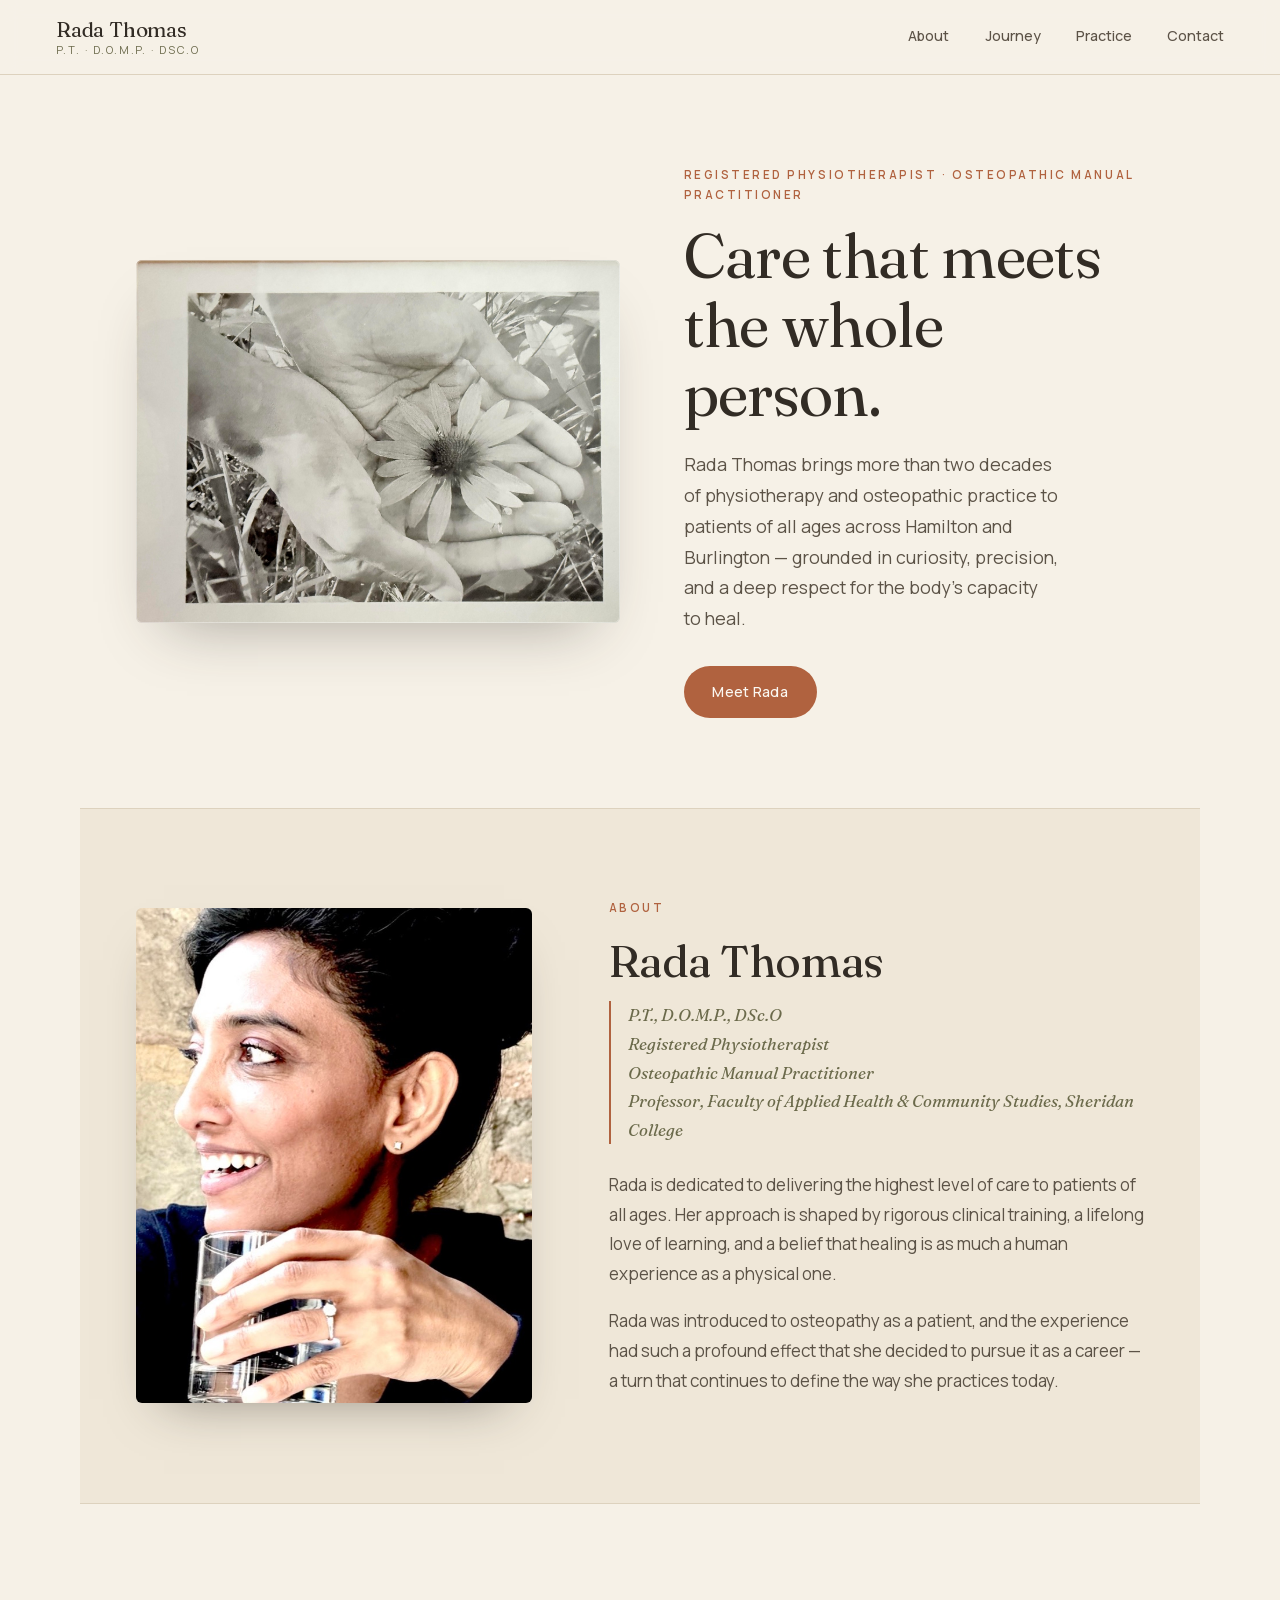
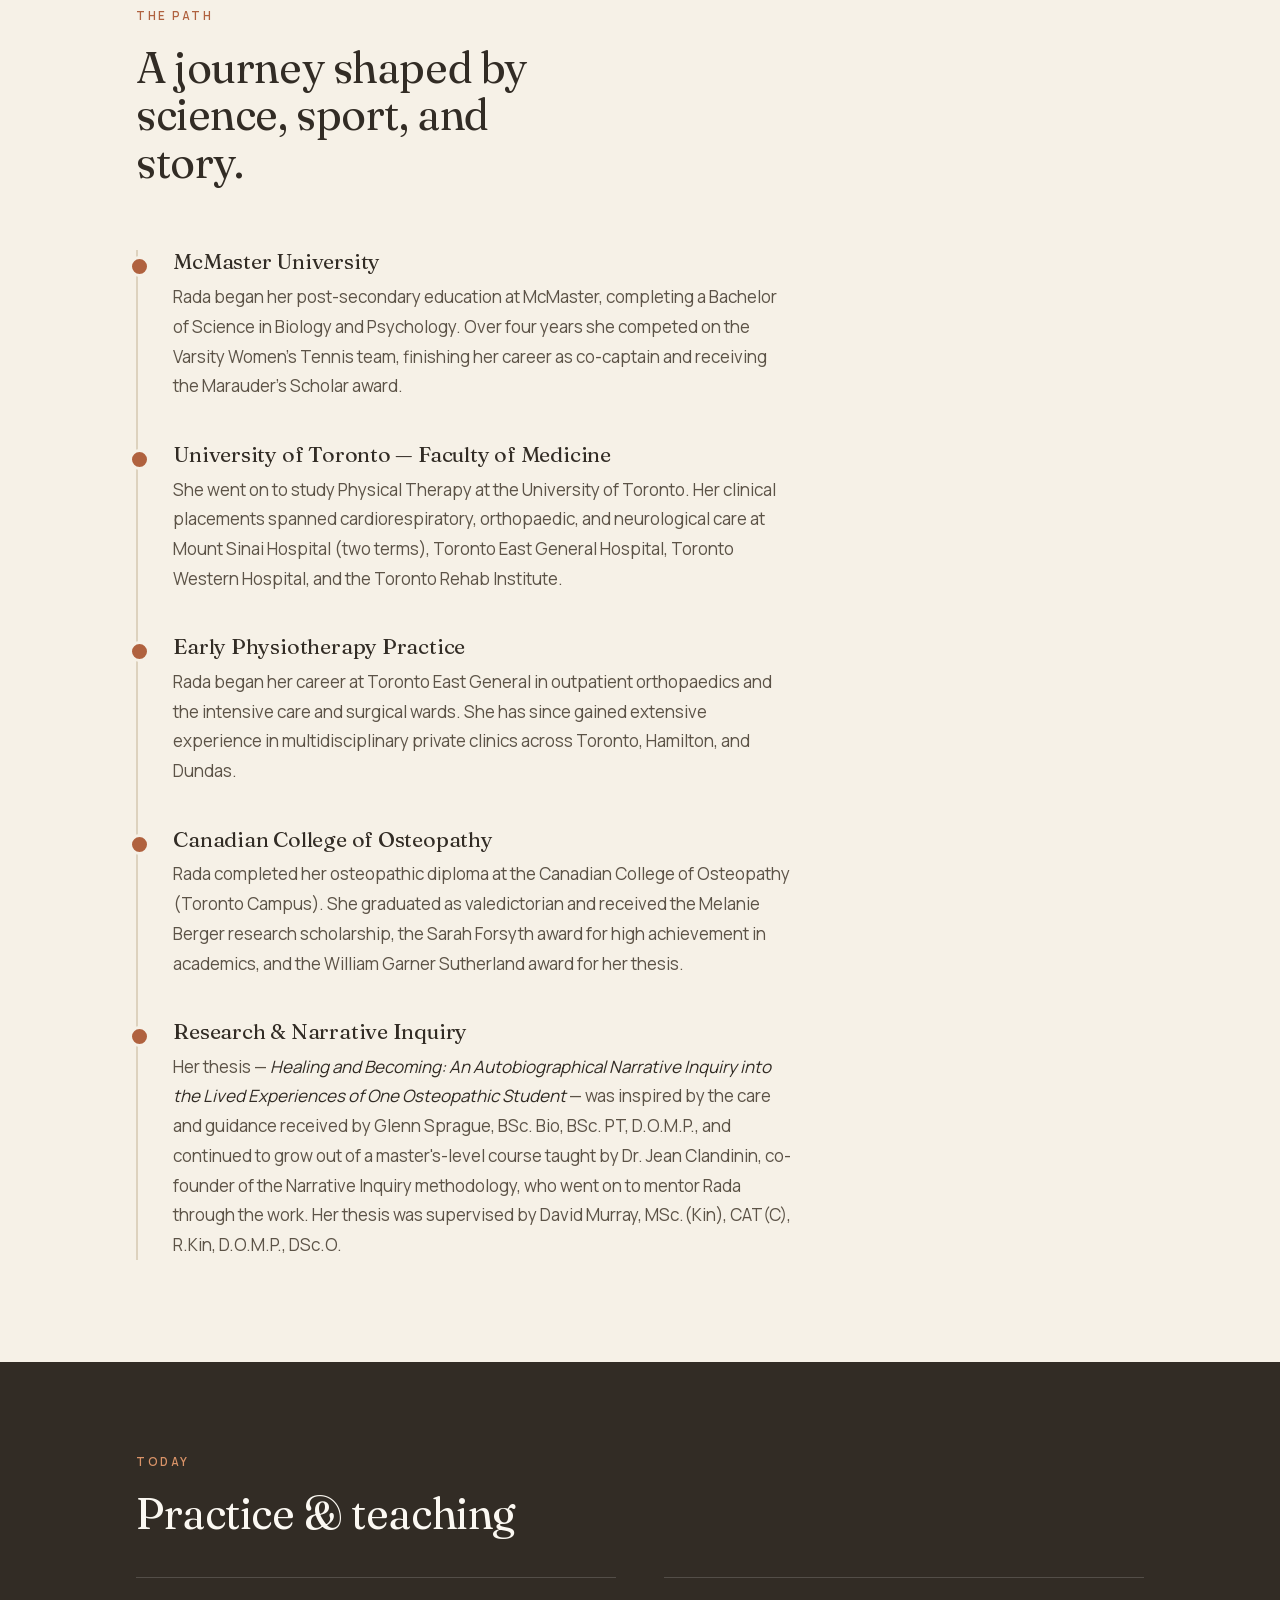
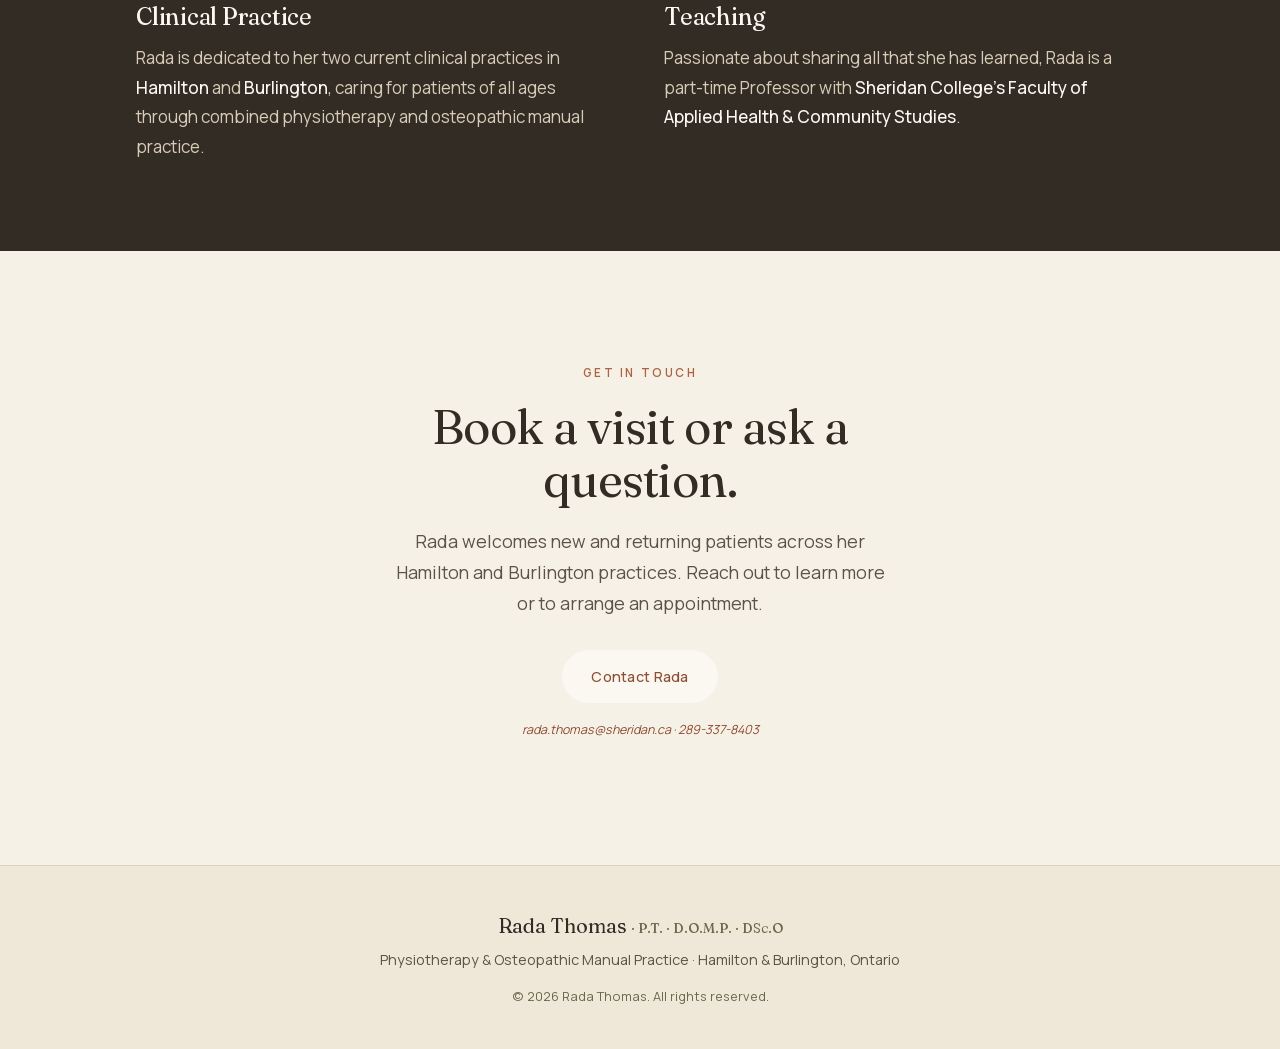
==== Rada Thomas.html @ a5b1773b "Build Rada Thomas one-page site Warm, editorial static site: hero, about, journey timeline, practice" ====
<!DOCTYPE html>
<html lang="en">
<head>
<meta charset="UTF-8">
<meta name="viewport" content="width=device-width, initial-scale=1.0">
<title>Rada Thomas — Physiotherapist & Osteopathic Manual Practitioner</title>
<meta name="description" content="Rada Thomas, P.T., D.O.M.P., DSc.O — Registered Physiotherapist and Osteopathic Manual Practitioner, Hamilton & Burlington, Ontario.">
<style>
@font-face {
  font-family: 'Fraunces';
  font-style: italic;
  font-weight: 400;
  font-display: swap;
  src: url([data-uri]) format("woff2");
  unicode-range: U+0000-00FF, U+0131, U+0152-0153, U+02BB-02BC, U+02C6, U+02DA, U+02DC, U+0304, U+0308, U+0329, U+2000-206F, U+20AC, U+2122, U+2191, U+2193, U+2212, U+2215, U+FEFF, U+FFFD;
}
@font-face {
  font-family: 'Fraunces';
  font-style: normal;
  font-weight: 400;
  font-display: swap;
  src: url([data-uri]) format("woff2");
  unicode-range: U+0000-00FF, U+0131, U+0152-0153, U+02BB-02BC, U+02C6, U+02DA, U+02DC, U+0304, U+0308, U+0329, U+2000-206F, U+20AC, U+2122, U+2191, U+2193, U+2212, U+2215, U+FEFF, U+FFFD;
}
@font-face {
  font-family: 'Fraunces';
  font-style: normal;
  font-weight: 500;
  font-display: swap;
  src: url([data-uri]) format("woff2");
  unicode-range: U+0000-00FF, U+0131, U+0152-0153, U+02BB-02BC, U+02C6, U+02DA, U+02DC, U+0304, U+0308, U+0329, U+2000-206F, U+20AC, U+2122, U+2191, U+2193, U+2212, U+2215, U+FEFF, U+FFFD;
}
@font-face {
  font-family: 'Fraunces';
  font-style: normal;
  font-weight: 600;
  font-display: swap;
  src: url([data-uri]) format("woff2");
  unicode-range: U+0000-00FF, U+0131, U+0152-0153, U+02BB-02BC, U+02C6, U+02DA, U+02DC, U+0304, U+0308, U+0329, U+2000-206F, U+20AC, U+2122, U+2191, U+2193, U+2212, U+2215, U+FEFF, U+FFFD;
}
@font-face {
  font-family: 'Manrope';
  font-style: normal;
  font-weight: 300;
  font-display: swap;
  src: url([data-uri]) format("woff2");
  unicode-range: U+0000-00FF, U+0131, U+0152-0153, U+02BB-02BC, U+02C6, U+02DA, U+02DC, U+0304, U+0308, U+0329, U+2000-206F, U+20AC, U+2122, U+2191, U+2193, U+2212, U+2215, U+FEFF, U+FFFD;
}
@font-face {
  font-family: 'Manrope';
  font-style: normal;
  font-weight: 400;
  font-display: swap;
  src: url([data-uri]) format("woff2");
  unicode-range: U+0000-00FF, U+0131, U+0152-0153, U+02BB-02BC, U+02C6, U+02DA, U+02DC, U+0304, U+0308, U+0329, U+2000-206F, U+20AC, U+2122, U+2191, U+2193, U+2212, U+2215, U+FEFF, U+FFFD;
}
@font-face {
  font-family: 'Manrope';
  font-style: normal;
  font-weight: 500;
  font-display: swap;
  src: url([data-uri]) format("woff2");
  unicode-range: U+0000-00FF, U+0131, U+0152-0153, U+02BB-02BC, U+02C6, U+02DA, U+02DC, U+0304, U+0308, U+0329, U+2000-206F, U+20AC, U+2122, U+2191, U+2193, U+2212, U+2215, U+FEFF, U+FFFD;
}
@font-face {
  font-family: 'Manrope';
  font-style: normal;
  font-weight: 600;
  font-display: swap;
  src: url([data-uri]) format("woff2");
  unicode-range: U+0000-00FF, U+0131, U+0152-0153, U+02BB-02BC, U+02C6, U+02DA, U+02DC, U+0304, U+0308, U+0329, U+2000-206F, U+20AC, U+2122, U+2191, U+2193, U+2212, U+2215, U+FEFF, U+FFFD;
}

/* ---------------------------------------------------------
   Rada Thomas — warm & organic, editorial
   --------------------------------------------------------- */

:root {
  /* Warm, earthy palette */
  --bone:      #f6f1e7;   /* page background */
  --bone-deep: #efe7d8;   /* section tint */
  --clay:      #b0623f;   /* primary accent (terracotta) */
  --clay-deep: #8f4c2f;
  --olive:     #6b6a4b;   /* secondary / sage-olive */
  --ink:       #322c25;   /* primary text (warm near-black) */
  --ink-soft:  #5c5347;   /* body text */
  --line:      #ddd2be;   /* hairlines */
  --cream:     #fbf8f2;

  --serif: "Fraunces", Georgia, "Times New Roman", serif;
  --sans:  "Manrope", -apple-system, BlinkMacSystemFont, "Segoe UI", sans-serif;

  --wrap: 1120px;
}

* { box-sizing: border-box; }

html { scroll-behavior: smooth; }

body {
  margin: 0;
  background: var(--bone);
  color: var(--ink-soft);
  font-family: var(--sans);
  font-weight: 400;
  font-size: 1.0625rem;
  line-height: 1.75;
  -webkit-font-smoothing: antialiased;
  text-rendering: optimizeLegibility;
}

img { display: block; max-width: 100%; height: auto; }

h1, h2, h3 {
  font-family: var(--serif);
  color: var(--ink);
  font-weight: 400;
  line-height: 1.1;
  letter-spacing: -0.01em;
  margin: 0;
}

a { color: var(--clay-deep); text-decoration: none; }

.section-label,
.eyebrow {
  font-family: var(--sans);
  text-transform: uppercase;
  letter-spacing: 0.22em;
  font-size: 0.72rem;
  font-weight: 600;
  color: var(--clay);
  margin: 0 0 1.1rem;
}

/* ---------- Buttons ---------- */
.btn {
  display: inline-block;
  font-family: var(--sans);
  font-weight: 500;
  font-size: 0.9rem;
  letter-spacing: 0.02em;
  color: var(--cream);
  background: var(--clay);
  padding: 0.85rem 1.8rem;
  border-radius: 999px;
  transition: background 0.25s ease, transform 0.25s ease;
}
.btn:hover { background: var(--clay-deep); transform: translateY(-2px); }
.btn-light {
  background: var(--cream);
  color: var(--clay-deep);
}
.btn-light:hover { background: #fff; }

/* ---------- Header ---------- */
.site-header {
  position: sticky;
  top: 0;
  z-index: 20;
  display: flex;
  align-items: center;
  justify-content: space-between;
  padding: 1.1rem clamp(1.25rem, 5vw, 3.5rem);
  background: color-mix(in srgb, var(--bone) 88%, transparent);
  backdrop-filter: blur(10px);
  border-bottom: 1px solid var(--line);
}
.brand { display: flex; flex-direction: column; line-height: 1.15; }
.brand-name {
  font-family: var(--serif);
  font-size: 1.3rem;
  color: var(--ink);
  letter-spacing: -0.01em;
}
.brand-creds {
  font-size: 0.68rem;
  letter-spacing: 0.18em;
  text-transform: uppercase;
  color: var(--olive);
  margin-top: 0.15rem;
}
.site-nav { display: flex; gap: clamp(1rem, 3vw, 2.2rem); }
.site-nav a {
  font-size: 0.9rem;
  font-weight: 500;
  color: var(--ink-soft);
  position: relative;
  padding-bottom: 2px;
}
.site-nav a::after {
  content: "";
  position: absolute; left: 0; bottom: 0;
  width: 0; height: 1.5px;
  background: var(--clay);
  transition: width 0.25s ease;
}
.site-nav a:hover { color: var(--ink); }
.site-nav a:hover::after { width: 100%; }

/* ---------- Hero ---------- */
.hero {
  display: grid;
  grid-template-columns: 1.05fr 1fr;
  gap: clamp(2rem, 5vw, 4.5rem);
  align-items: center;
  max-width: var(--wrap);
  margin: 0 auto;
  padding: clamp(3rem, 7vw, 6rem) clamp(1.25rem, 5vw, 3.5rem) clamp(3.5rem, 7vw, 6.5rem);
}
.hero-media {
  position: relative;
  border-radius: 6px;
  overflow: hidden;
  box-shadow: 0 30px 60px -30px rgba(50, 44, 37, 0.4);
}
.hero-media::after {
  content: "";
  position: absolute; inset: 0;
  border: 1px solid rgba(255,255,255,0.35);
  border-radius: 6px;
  pointer-events: none;
}
.hero-media img { width: 100%; object-fit: cover; }
.hero-copy h1 {
  font-size: clamp(2.4rem, 5.2vw, 3.9rem);
  margin: 0.4rem 0 1.3rem;
}
.hero-copy .lede {
  font-size: 1.1rem;
  color: var(--ink-soft);
  max-width: 34ch;
  margin: 0 0 2rem;
}

/* ---------- About ---------- */
.about {
  background: var(--bone-deep);
  border-top: 1px solid var(--line);
  border-bottom: 1px solid var(--line);
}
.about {
  display: grid;
  grid-template-columns: 0.85fr 1.15fr;
  gap: clamp(2rem, 6vw, 5rem);
  align-items: center;
  max-width: var(--wrap);
  margin: 0 auto;
  padding: clamp(3.5rem, 7vw, 6rem) clamp(1.25rem, 5vw, 3.5rem);
}
.about-portrait {
  border-radius: 6px;
  overflow: hidden;
  box-shadow: 0 24px 50px -28px rgba(50, 44, 37, 0.5);
}
.about-portrait img { width: 100%; object-fit: cover; aspect-ratio: 4 / 5; }
.about-text h2 { font-size: clamp(2rem, 4vw, 2.8rem); margin-bottom: 1rem; }
.about-text .credentials {
  font-family: var(--serif);
  font-style: italic;
  color: var(--olive);
  font-size: 1.05rem;
  line-height: 1.7;
  margin: 0 0 1.6rem;
  padding-left: 1.1rem;
  border-left: 2px solid var(--clay);
}
.about-text p { margin: 0 0 1.1rem; }

/* ---------- Journey / Timeline ---------- */
.journey {
  max-width: var(--wrap);
  margin: 0 auto;
  padding: clamp(3.5rem, 8vw, 6.5rem) clamp(1.25rem, 5vw, 3.5rem);
}
.journey-intro { max-width: 40ch; margin-bottom: clamp(2.5rem, 5vw, 4rem); }
.journey-intro h2 { font-size: clamp(1.9rem, 4vw, 2.7rem); }

.timeline {
  list-style: none;
  margin: 0;
  padding: 0;
  border-left: 2px solid var(--line);
}
.timeline li {
  position: relative;
  padding: 0 0 2.6rem 2.2rem;
}
.timeline li:last-child { padding-bottom: 0; }
.timeline li::before {
  content: "";
  position: absolute;
  left: -9px; top: 6px;
  width: 15px; height: 15px;
  border-radius: 50%;
  background: var(--clay);
  border: 3px solid var(--bone);
}
.timeline h3 {
  font-size: 1.35rem;
  color: var(--ink);
  margin-bottom: 0.5rem;
}
.timeline p { margin: 0; max-width: 62ch; }
.timeline em { color: var(--ink); }

/* ---------- Practice ---------- */
.practice {
  background: var(--ink);
  color: #e8ddca;
}
.practice-inner {
  max-width: var(--wrap);
  margin: 0 auto;
  padding: clamp(3.5rem, 7vw, 6rem) clamp(1.25rem, 5vw, 3.5rem);
}
.practice .section-label { color: #d99368; }
.practice h2 {
  color: var(--cream);
  font-size: clamp(1.9rem, 4vw, 2.7rem);
  margin-bottom: 2.5rem;
}
.practice-grid {
  display: grid;
  grid-template-columns: 1fr 1fr;
  gap: clamp(1.5rem, 4vw, 3rem);
}
.practice-card {
  border-top: 1px solid rgba(255,255,255,0.16);
  padding-top: 1.6rem;
}
.practice-card h3 {
  color: var(--cream);
  font-size: 1.5rem;
  margin-bottom: 0.8rem;
}
.practice-card p { color: #d8ccb6; margin: 0; }
.practice-card strong { color: var(--cream); font-weight: 500; }

/* ---------- Contact ---------- */
.contact {
  max-width: 720px;
  margin: 0 auto;
  text-align: center;
  padding: clamp(4rem, 9vw, 7rem) clamp(1.25rem, 5vw, 3.5rem);
}
.contact h2 { font-size: clamp(2rem, 4.5vw, 3rem); margin-bottom: 1.2rem; }
.contact-lede {
  font-size: 1.1rem;
  max-width: 46ch;
  margin: 0 auto 2rem;
}
.contact-note {
  font-size: 0.78rem;
  color: var(--olive);
  margin-top: 1rem;
  font-style: italic;
}

/* ---------- Footer ---------- */
.site-footer {
  background: var(--bone-deep);
  border-top: 1px solid var(--line);
  text-align: center;
  padding: 2.6rem 1.25rem;
}
.footer-name {
  font-family: var(--serif);
  font-size: 1.25rem;
  color: var(--ink);
  margin: 0 0 0.3rem;
}
.footer-name span { color: var(--olive); font-size: 0.85rem; }
.footer-meta { margin: 0 0 0.8rem; font-size: 0.9rem; color: var(--ink-soft); }
.footer-copy { margin: 0; font-size: 0.8rem; color: var(--olive); }

/* ---------- Responsive ---------- */
@media (max-width: 860px) {
  .hero { grid-template-columns: 1fr; }
  .hero-copy { order: 2; }
  .hero-media { order: 1; max-height: 60vh; }
  .about { grid-template-columns: 1fr; }
  .about-portrait { max-width: 360px; }
  .practice-grid { grid-template-columns: 1fr; }
}
@media (max-width: 560px) {
  .site-nav { gap: 1rem; }
  .site-header { padding: 0.9rem 1.25rem; }
  body { font-size: 1rem; }
}

</style>
</head>
<body>


  <header class="site-header">
    <a href="#top" class="brand">
      <span class="brand-name">Rada Thomas</span>
      <span class="brand-creds">P.T. · D.O.M.P. · DSc.O</span>
    </a>
    <nav class="site-nav">
      <a href="#about">About</a>
      <a href="#journey">Journey</a>
      <a href="#practice">Practice</a>
      <a href="#contact">Contact</a>
    </nav>
  </header>

  <main id="top">

    <!-- HERO -->
    <section class="hero">
      <div class="hero-media">
        <img src="[data-uri]" alt="Two open hands cradling a wildflower in the grass" />
      </div>
      <div class="hero-copy">
        <p class="eyebrow">Registered Physiotherapist · Osteopathic Manual Practitioner</p>
        <h1>Care that meets<br />the whole person.</h1>
        <p class="lede">
          Rada Thomas brings more than two decades of physiotherapy and osteopathic
          practice to patients of all ages across Hamilton and Burlington — grounded in
          curiosity, precision, and a deep respect for the body's capacity to heal.
        </p>
        <a class="btn" href="#about">Meet Rada</a>
      </div>
    </section>

    <!-- ABOUT -->
    <section id="about" class="about">
      <div class="about-portrait">
        <img src="[data-uri]" alt="Portrait of Rada Thomas" />
      </div>
      <div class="about-text">
        <p class="section-label">About</p>
        <h2>Rada Thomas</h2>
        <p class="credentials">
          P.T., D.O.M.P., DSc.O<br />
          Registered Physiotherapist<br />
          Osteopathic Manual Practitioner<br />
          Professor, Faculty of Applied Health &amp; Community Studies, Sheridan College
        </p>
        <p>
          Rada is dedicated to delivering the highest level of care to patients of all ages.
          Her approach is shaped by rigorous clinical training, a lifelong love of learning,
          and a belief that healing is as much a human experience as a physical one.
        </p>
        <p>
          Rada was introduced to osteopathy as a patient, and the experience had such a
          profound effect that she decided to pursue it as a career — a turn that continues
          to define the way she practices today.
        </p>
      </div>
    </section>

    <!-- JOURNEY / TIMELINE -->
    <section id="journey" class="journey">
      <div class="journey-intro">
        <p class="section-label">The Path</p>
        <h2>A journey shaped by science, sport, and story.</h2>
      </div>

      <ol class="timeline">
        <li>
          <h3>McMaster University</h3>
          <p>
            Rada began her post-secondary education at McMaster, completing a Bachelor of
            Science in Biology and Psychology. Over four years she competed on the Varsity
            Women's Tennis team, finishing her career as co-captain and receiving the
            Marauder's Scholar award.
          </p>
        </li>
        <li>
          <h3>University of Toronto — Faculty of Medicine</h3>
          <p>
            She went on to study Physical Therapy at the University of Toronto. Her clinical
            placements spanned cardiorespiratory, orthopaedic, and neurological care at
            Mount Sinai Hospital (two terms), Toronto East General Hospital, Toronto Western
            Hospital, and the Toronto Rehab Institute.
          </p>
        </li>
        <li>
          <h3>Early Physiotherapy Practice</h3>
          <p>
            Rada began her career at Toronto East General in outpatient orthopaedics and the
            intensive care and surgical wards. She has since gained extensive experience in
            multidisciplinary private clinics across Toronto, Hamilton, and Dundas.
          </p>
        </li>
        <li>
          <h3>Canadian College of Osteopathy</h3>
          <p>
            Rada completed her osteopathic diploma at the Canadian College of Osteopathy
            (Toronto Campus). She graduated as valedictorian and received the Melanie Berger
            research scholarship, the Sarah Forsyth award for high achievement in academics,
            and the William Garner Sutherland award for her thesis.
          </p>
        </li>
        <li>
          <h3>Research &amp; Narrative Inquiry</h3>
          <p>
            Her thesis — <em>Healing and Becoming: An Autobiographical Narrative Inquiry into
            the Lived Experiences of One Osteopathic Student</em> — was inspired by the care and
            guidance received by Glenn Sprague, BSc. Bio, BSc. PT, D.O.M.P., and continued to grow
            out of a master's-level course taught by Dr. Jean Clandinin, co-founder of the Narrative Inquiry
            methodology, who went on to mentor Rada through the work. Her thesis was
            supervised by David Murray, MSc.(Kin), CAT(C), R.Kin, D.O.M.P., DSc.O.
          </p>
        </li>
      </ol>
    </section>

    <!-- PRACTICE -->
    <section id="practice" class="practice">
      <div class="practice-inner">
        <p class="section-label">Today</p>
        <h2>Practice &amp; teaching</h2>
        <div class="practice-grid">
          <div class="practice-card">
            <h3>Clinical Practice</h3>
            <p>
              Rada is dedicated to her two current clinical practices in
              <strong>Hamilton</strong> and <strong>Burlington</strong>, caring for patients
              of all ages through combined physiotherapy and osteopathic manual practice.
            </p>
          </div>
          <div class="practice-card">
            <h3>Teaching</h3>
            <p>
              Passionate about sharing all that she has learned, Rada is a part-time
              Professor with <strong>Sheridan College's Faculty of Applied Health &amp;
              Community Studies</strong>.
            </p>
          </div>
        </div>
      </div>
    </section>

    <!-- CONTACT -->
    <section id="contact" class="contact">
      <p class="section-label">Get in touch</p>
      <h2>Book a visit or ask a question.</h2>
      <p class="contact-lede">
        Rada welcomes new and returning patients across her Hamilton and Burlington
        practices. Reach out to learn more or to arrange an appointment.
      </p>
      <a class="btn btn-light" href="mailto:rada.thomas@sheridan.ca">Contact Rada</a>
      <p class="contact-note"><a href="mailto:rada.thomas@sheridan.ca">rada.thomas@sheridan.ca</a> &middot; <a href="tel:+12893378403">289-337-8403</a></p>
    </section>

  </main>

  <footer class="site-footer">
    <p class="footer-name">Rada Thomas <span>· P.T. · D.O.M.P. · DSc.O</span></p>
    <p class="footer-meta">Physiotherapy &amp; Osteopathic Manual Practice · Hamilton &amp; Burlington, Ontario</p>
    <p class="footer-copy">© <span id="year"></span> Rada Thomas. All rights reserved.</p>
  </footer>

  <script>
    document.getElementById('year').textContent = new Date().getFullYear();
  </script>

</body>
</html>
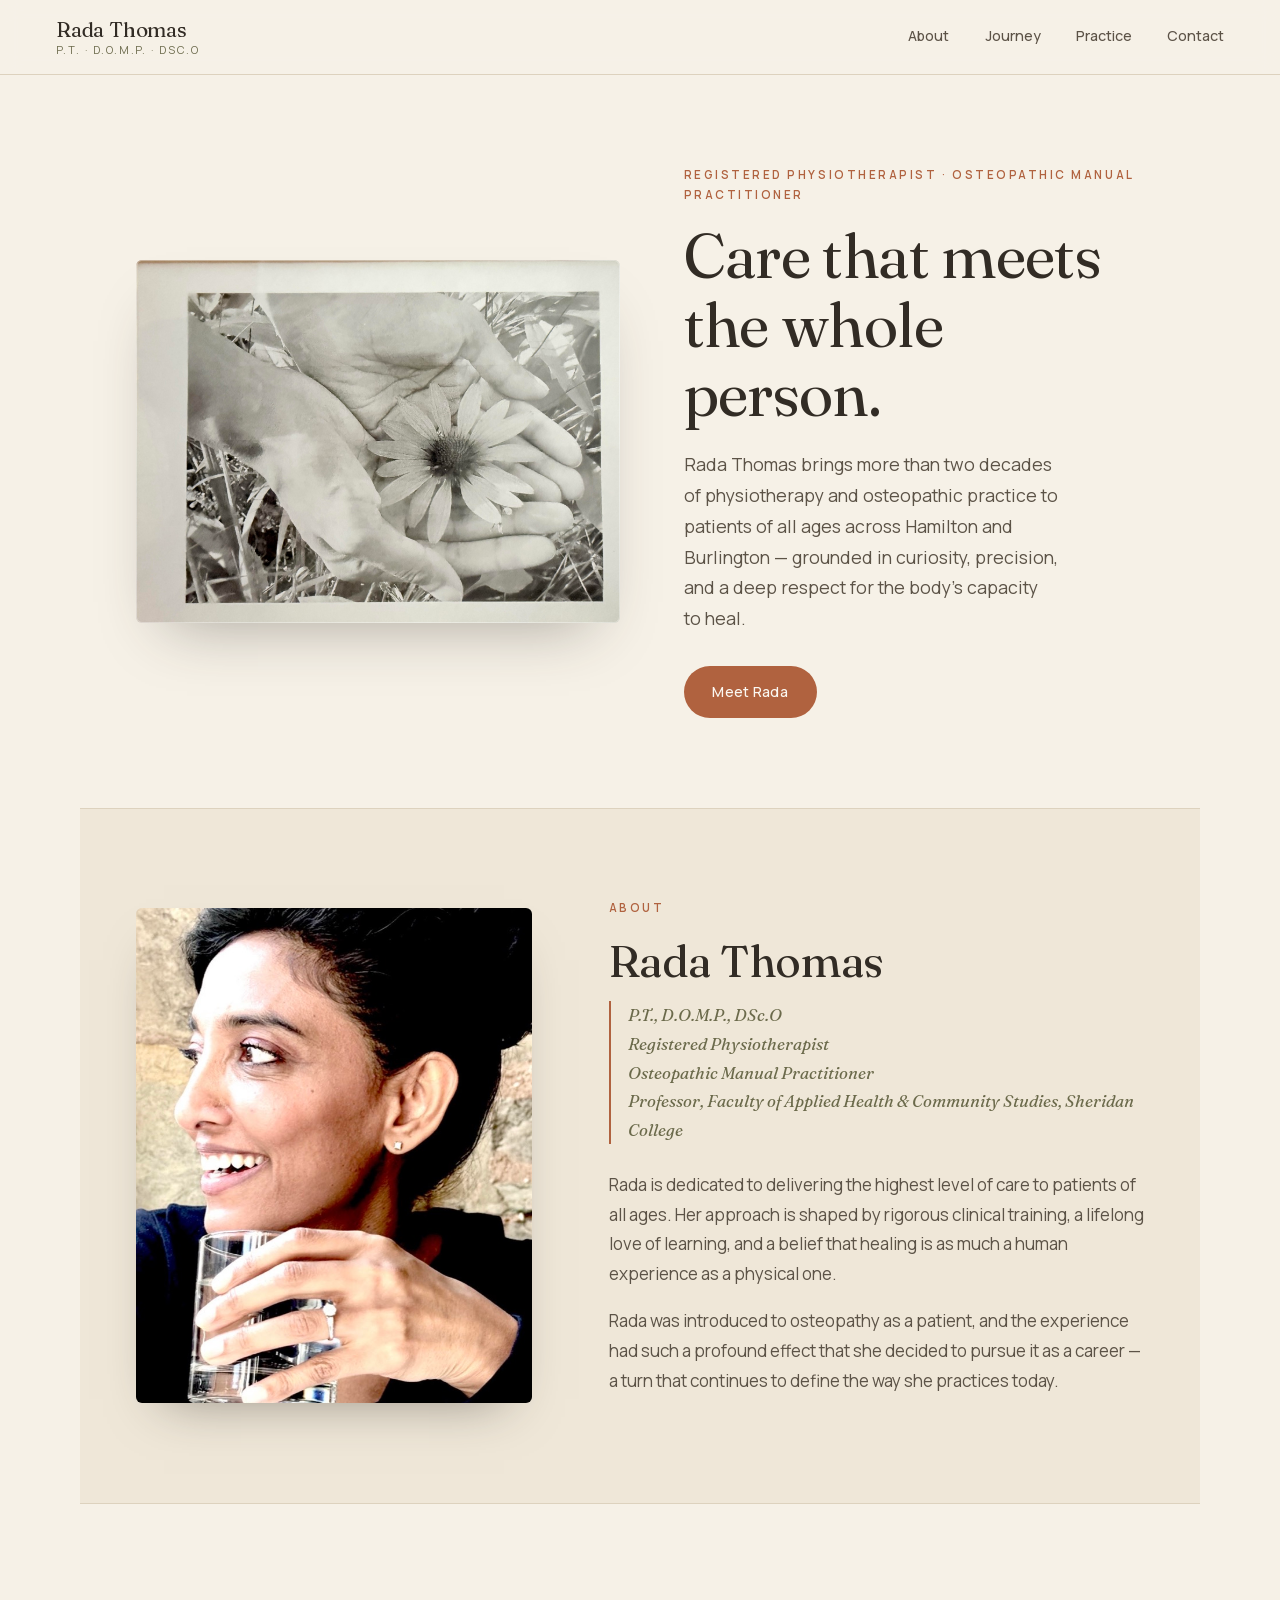
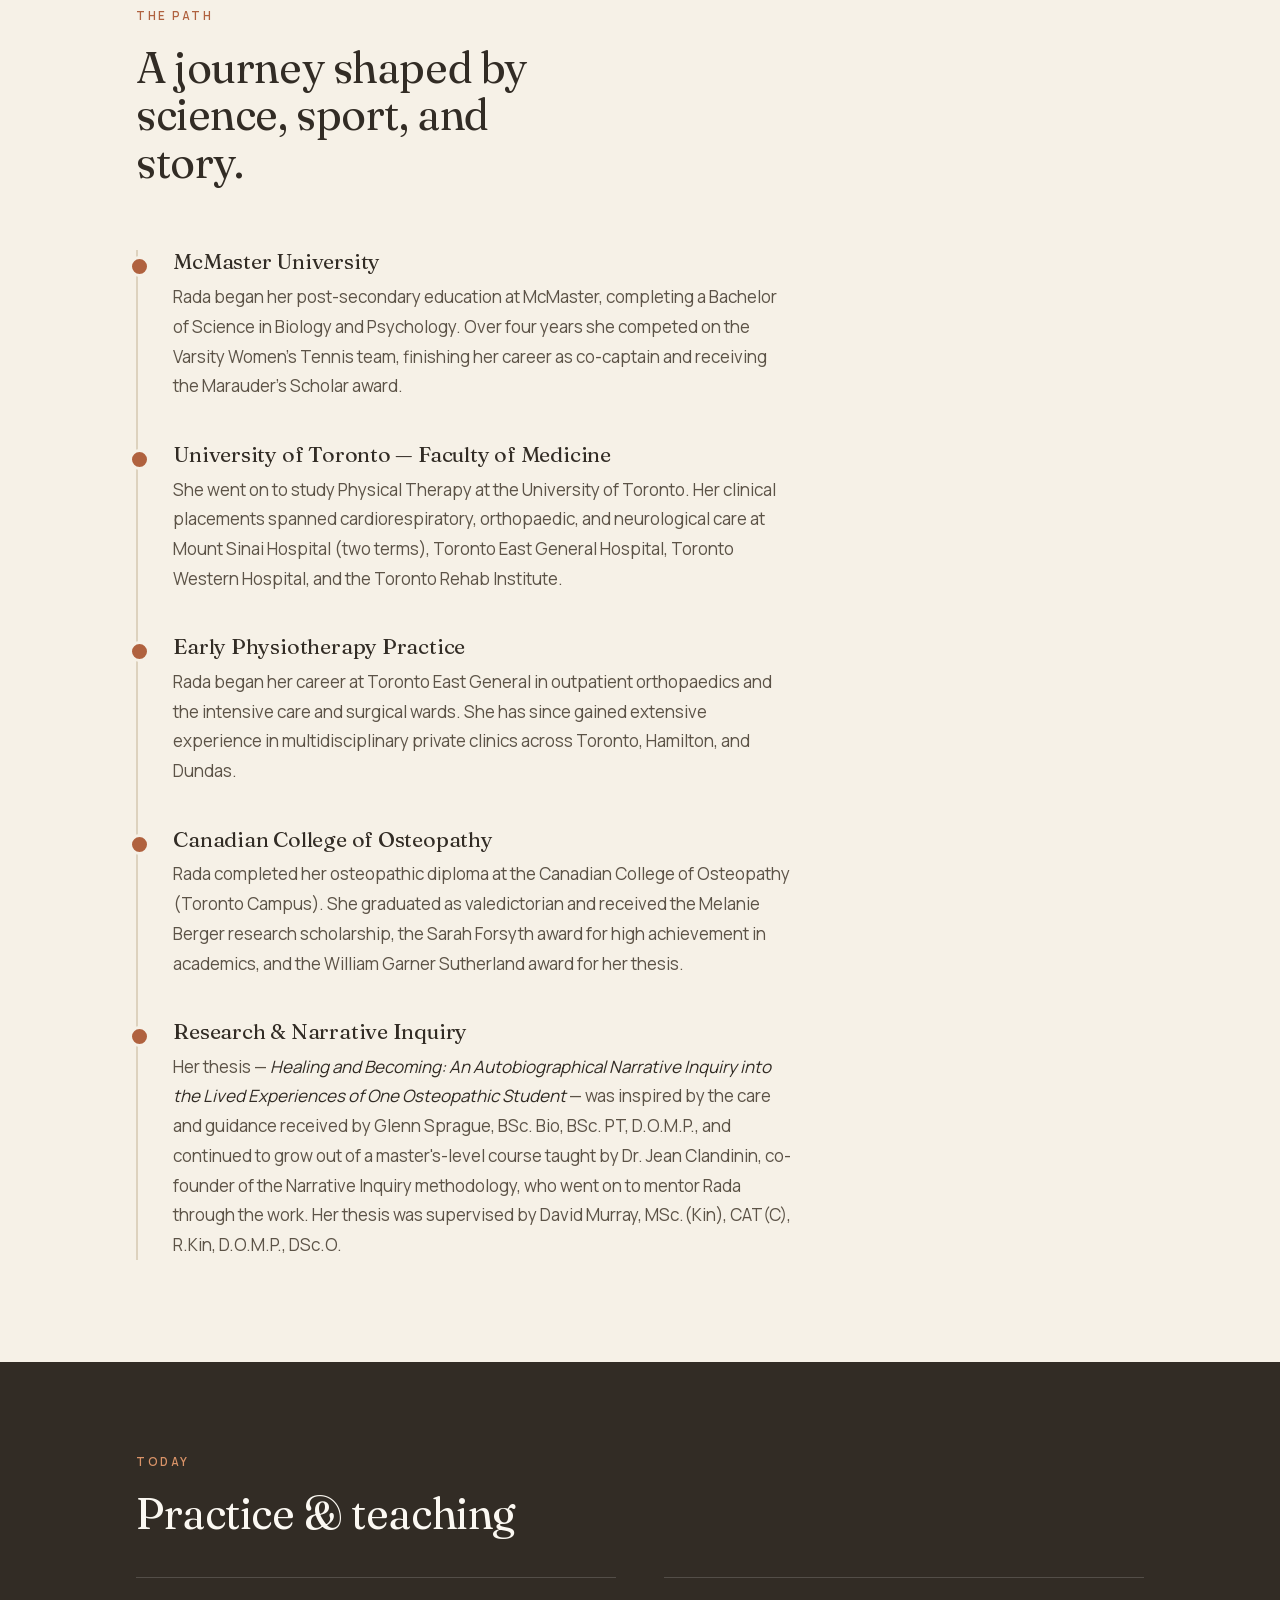
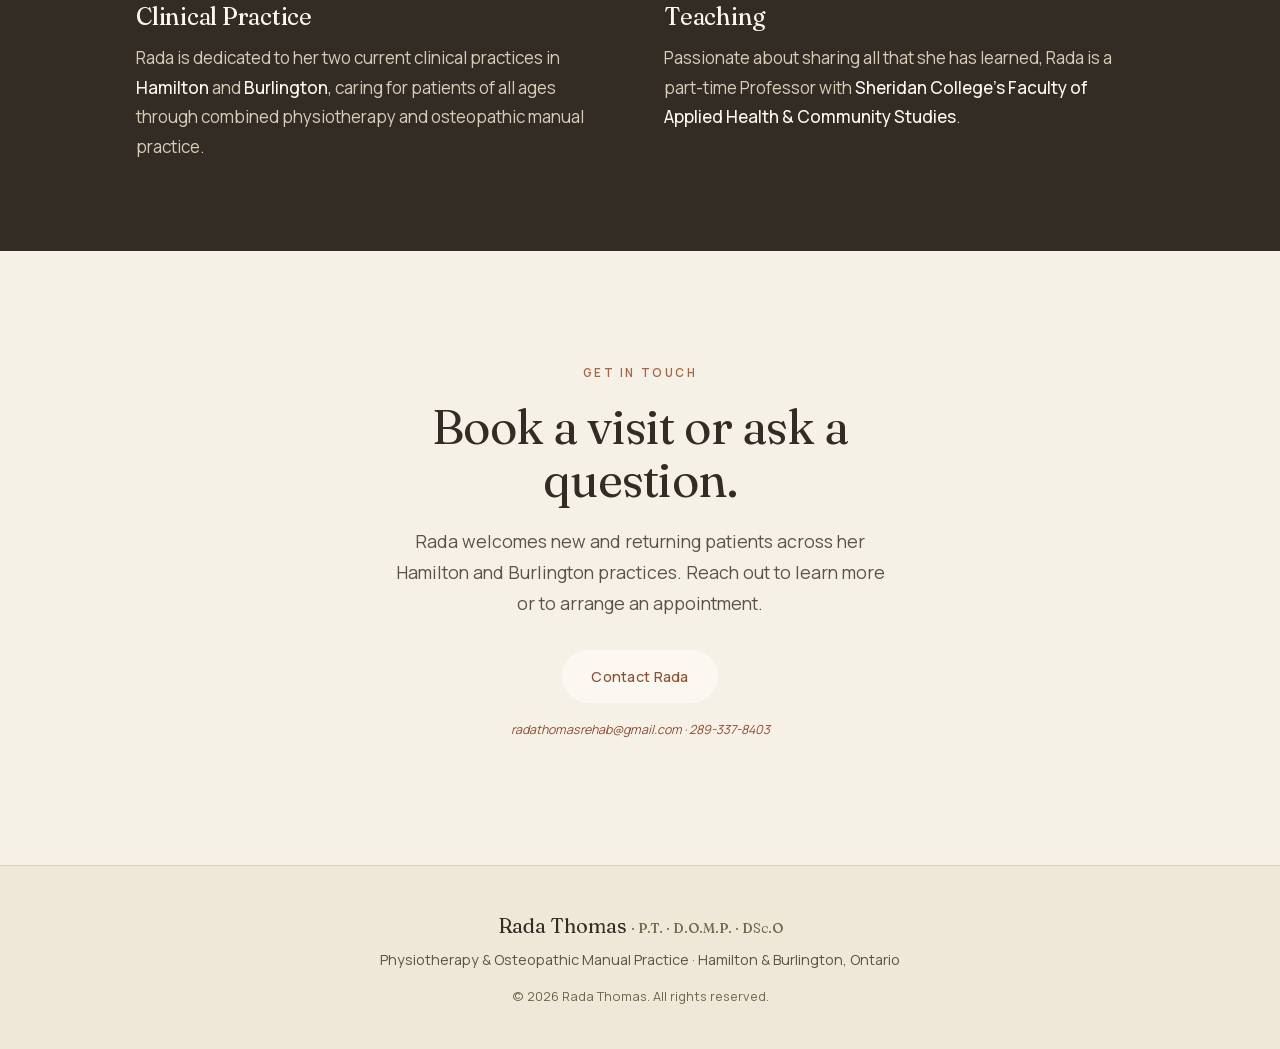
==== commit 90cd6e03: "Change contact email to radathomasrehab@gmail.com Co-Authored-By: Claude Opus 4.8 <noreply@anthropic" ====
--- a/Rada Thomas.html
+++ b/Rada Thomas.html
@@ -4,7 +4,6 @@
 <meta charset="UTF-8">
 <meta name="viewport" content="width=device-width, initial-scale=1.0">
 <title>Rada Thomas — Physiotherapist & Osteopathic Manual Practitioner</title>
-<meta name="description" content="Rada Thomas, P.T., D.O.M.P., DSc.O — Registered Physiotherapist and Osteopathic Manual Practitioner, Hamilton & Burlington, Ontario.">
 <style>
 @font-face {
   font-family: 'Fraunces';
@@ -172,6 +171,7 @@
   font-size: 1.3rem;
   color: var(--ink);
   letter-spacing: -0.01em;
+  white-space: nowrap;
 }
 .brand-creds {
   font-size: 0.68rem;
@@ -197,6 +197,32 @@
 }
 .site-nav a:hover { color: var(--ink); }
 .site-nav a:hover::after { width: 100%; }
+
+/* Hamburger toggle (hidden on desktop) */
+.nav-toggle {
+  display: none;
+  flex-direction: column;
+  justify-content: center;
+  gap: 5px;
+  width: 44px;
+  height: 44px;
+  padding: 10px;
+  margin: -10px -8px -10px 0;
+  background: none;
+  border: 0;
+  cursor: pointer;
+}
+.nav-toggle-bar {
+  display: block;
+  width: 100%;
+  height: 2px;
+  background: var(--ink);
+  border-radius: 2px;
+  transition: transform 0.28s ease, opacity 0.2s ease;
+}
+.nav-toggle.is-open .nav-toggle-bar:nth-child(1) { transform: translateY(7px) rotate(45deg); }
+.nav-toggle.is-open .nav-toggle-bar:nth-child(2) { opacity: 0; }
+.nav-toggle.is-open .nav-toggle-bar:nth-child(3) { transform: translateY(-7px) rotate(-45deg); }
 
 /* ---------- Hero ---------- */
 .hero {
@@ -383,8 +409,40 @@
   .about-portrait { max-width: 360px; }
   .practice-grid { grid-template-columns: 1fr; }
 }
+/* Collapse nav into a hamburger menu on phones/small tablets */
+@media (max-width: 768px) {
+  .nav-toggle { display: flex; }
+  .site-nav {
+    position: absolute;
+    top: calc(100% + 2px);
+    right: clamp(1rem, 5vw, 3.5rem);
+    min-width: 190px;
+    flex-direction: column;
+    gap: 0;
+    padding: 0.4rem;
+    background: var(--cream);
+    border: 1px solid var(--line);
+    border-radius: 12px;
+    box-shadow: 0 22px 45px -22px rgba(50, 44, 37, 0.45);
+    opacity: 0;
+    transform: translateY(-8px);
+    pointer-events: none;
+    transition: opacity 0.2s ease, transform 0.2s ease;
+  }
+  .site-nav.open {
+    opacity: 1;
+    transform: translateY(0);
+    pointer-events: auto;
+  }
+  .site-nav a {
+    font-size: 1rem;
+    padding: 0.7rem 0.9rem;
+    border-radius: 8px;
+  }
+  .site-nav a::after { display: none; }
+  .site-nav a:hover { background: var(--bone-deep); color: var(--ink); }
+}
 @media (max-width: 560px) {
-  .site-nav { gap: 1rem; }
   .site-header { padding: 0.9rem 1.25rem; }
   body { font-size: 1rem; }
 }
@@ -399,7 +457,12 @@
       <span class="brand-name">Rada Thomas</span>
       <span class="brand-creds">P.T. · D.O.M.P. · DSc.O</span>
     </a>
-    <nav class="site-nav">
+    <button class="nav-toggle" aria-label="Open menu" aria-expanded="false" aria-controls="site-nav">
+      <span class="nav-toggle-bar"></span>
+      <span class="nav-toggle-bar"></span>
+      <span class="nav-toggle-bar"></span>
+    </button>
+    <nav class="site-nav" id="site-nav">
       <a href="#about">About</a>
       <a href="#journey">Journey</a>
       <a href="#practice">Practice</a>
@@ -544,8 +607,8 @@
         Rada welcomes new and returning patients across her Hamilton and Burlington
         practices. Reach out to learn more or to arrange an appointment.
       </p>
-      <a class="btn btn-light" href="mailto:rada.thomas@sheridan.ca">Contact Rada</a>
-      <p class="contact-note"><a href="mailto:rada.thomas@sheridan.ca">rada.thomas@sheridan.ca</a> &middot; <a href="tel:+12893378403">289-337-8403</a></p>
+      <a class="btn btn-light" href="mailto:radathomasrehab@gmail.com">Contact Rada</a>
+      <p class="contact-note"><a href="mailto:radathomasrehab@gmail.com">radathomasrehab@gmail.com</a> &middot; <a href="tel:+12893378403">289-337-8403</a></p>
     </section>
 
   </main>
@@ -558,6 +621,17 @@
 
   <script>
     document.getElementById('year').textContent = new Date().getFullYear();
+
+    const navToggle = document.querySelector('.nav-toggle');
+    const siteNav = document.getElementById('site-nav');
+    const setMenu = (open) => {
+      siteNav.classList.toggle('open', open);
+      navToggle.classList.toggle('is-open', open);
+      navToggle.setAttribute('aria-expanded', open);
+      navToggle.setAttribute('aria-label', open ? 'Close menu' : 'Open menu');
+    };
+    navToggle.addEventListener('click', () => setMenu(!siteNav.classList.contains('open')));
+    siteNav.querySelectorAll('a').forEach((a) => a.addEventListener('click', () => setMenu(false)));
   </script>
 
 </body>
